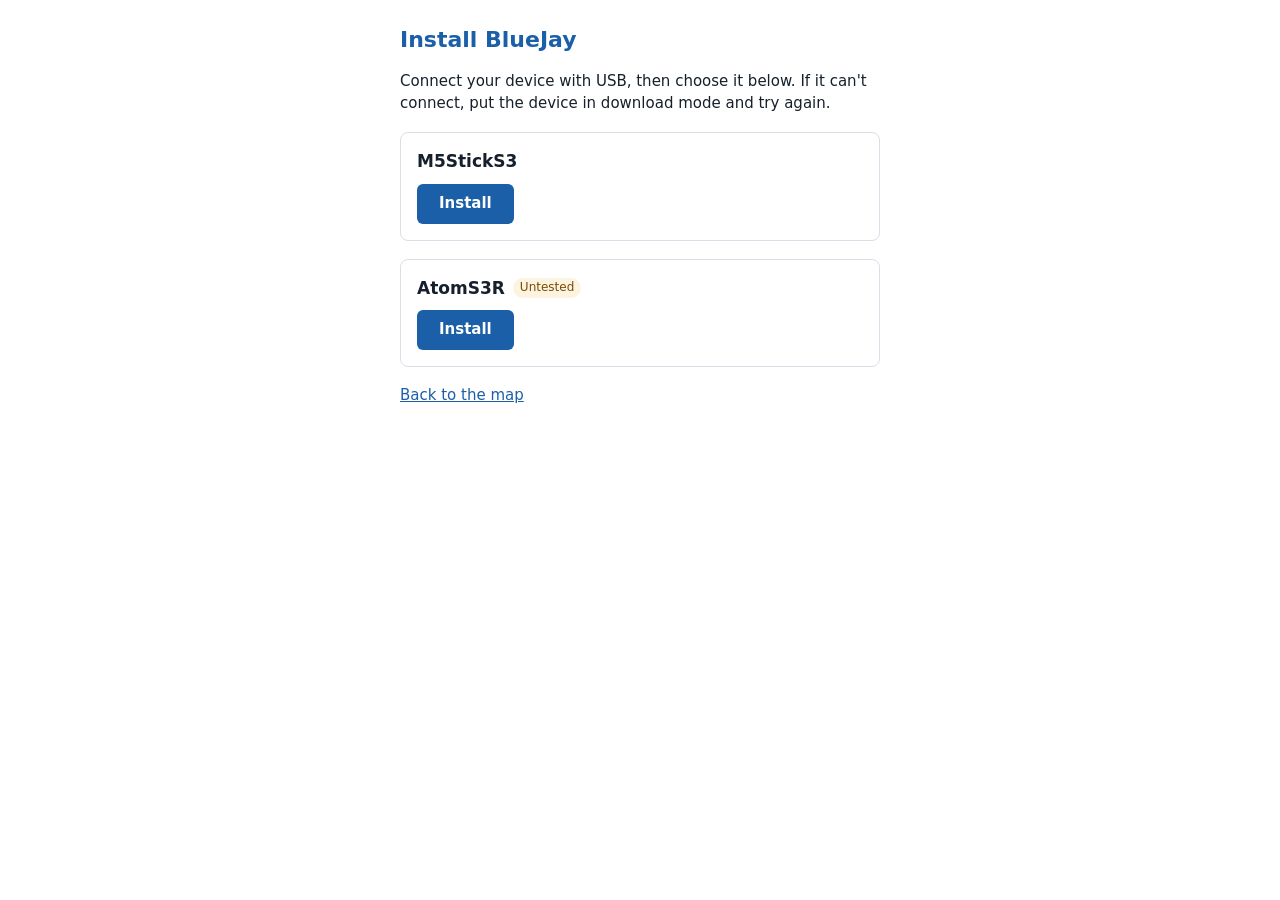
==== docs/flash.html @ 60a606ac "Add web flasher to the GitHub Pages site Installs separate firmware parts rather than a merged image" ====
<!doctype html>
<html lang="en">
<head>
  <meta charset="utf-8">
  <meta name="viewport" content="width=device-width, initial-scale=1">
  <meta http-equiv="Content-Security-Policy" content="default-src 'none'; script-src 'self'; style-src 'self' 'unsafe-inline'; img-src 'self' data:; connect-src 'self'; base-uri 'none'; form-action 'none'">
  <title>Install BlueJay</title>
  <link rel="stylesheet" href="flash.css">
  <script type="module" src="vendor/esp-web-tools/install-button.js"></script>
</head>
<body>
  <main class="flash">
    <h1>Install BlueJay</h1>
    <p>Connect your device with USB, then choose it below. If it can't connect, put the device in download mode and try again.</p>

    <section class="board">
      <h2>M5StickS3</h2>
      <esp-web-install-button manifest="firmware/m5stack-sticks3/manifest.json">
        <button slot="activate">Install</button>
        <p slot="unsupported">This browser can't install firmware. Use Chrome or Edge on a computer.</p>
        <p slot="not-allowed">Installing requires a secure (https) connection.</p>
      </esp-web-install-button>
    </section>

    <section class="board">
      <h2>AtomS3R <span class="tag">Untested</span></h2>
      <esp-web-install-button manifest="firmware/m5stack-atoms3r/manifest.json">
        <button slot="activate">Install</button>
        <p slot="unsupported">This browser can't install firmware. Use Chrome or Edge on a computer.</p>
        <p slot="not-allowed">Installing requires a secure (https) connection.</p>
      </esp-web-install-button>
    </section>

    <p><a href="./">Back to the map</a></p>
  </main>
</body>
</html>
---- docs/flash.css ----
body {
  margin: 0;
  color: #16202c;
  background: #ffffff;
  font: 15px/1.45 system-ui, -apple-system, "Segoe UI", Roboto, sans-serif;
}

.flash { max-width: 32em; margin: 0 auto; padding: 24px 18px; }

h1 { margin: 0 0 8px; font-size: 22px; color: #1b5fa8; }
h2 { display: flex; align-items: center; gap: 8px; margin: 0 0 10px; font-size: 17px; }

a { color: #1b5fa8; }

.board { margin: 18px 0; padding: 16px; border: 1px solid #d9dfe6; border-radius: 8px; }

.tag {
  padding: 1px 7px;
  color: #7a4a00;
  font-size: 12px;
  font-weight: 500;
  background: #fdf3e1;
  border-radius: 10px;
}

button {
  padding: 9px 22px;
  color: #ffffff;
  font: inherit;
  font-weight: 600;
  background: #1b5fa8;
  border: 0;
  border-radius: 6px;
  cursor: pointer;
}
button:hover { background: #174f8c; }
button:focus-visible { outline: 3px solid #1b5fa8; outline-offset: 2px; }
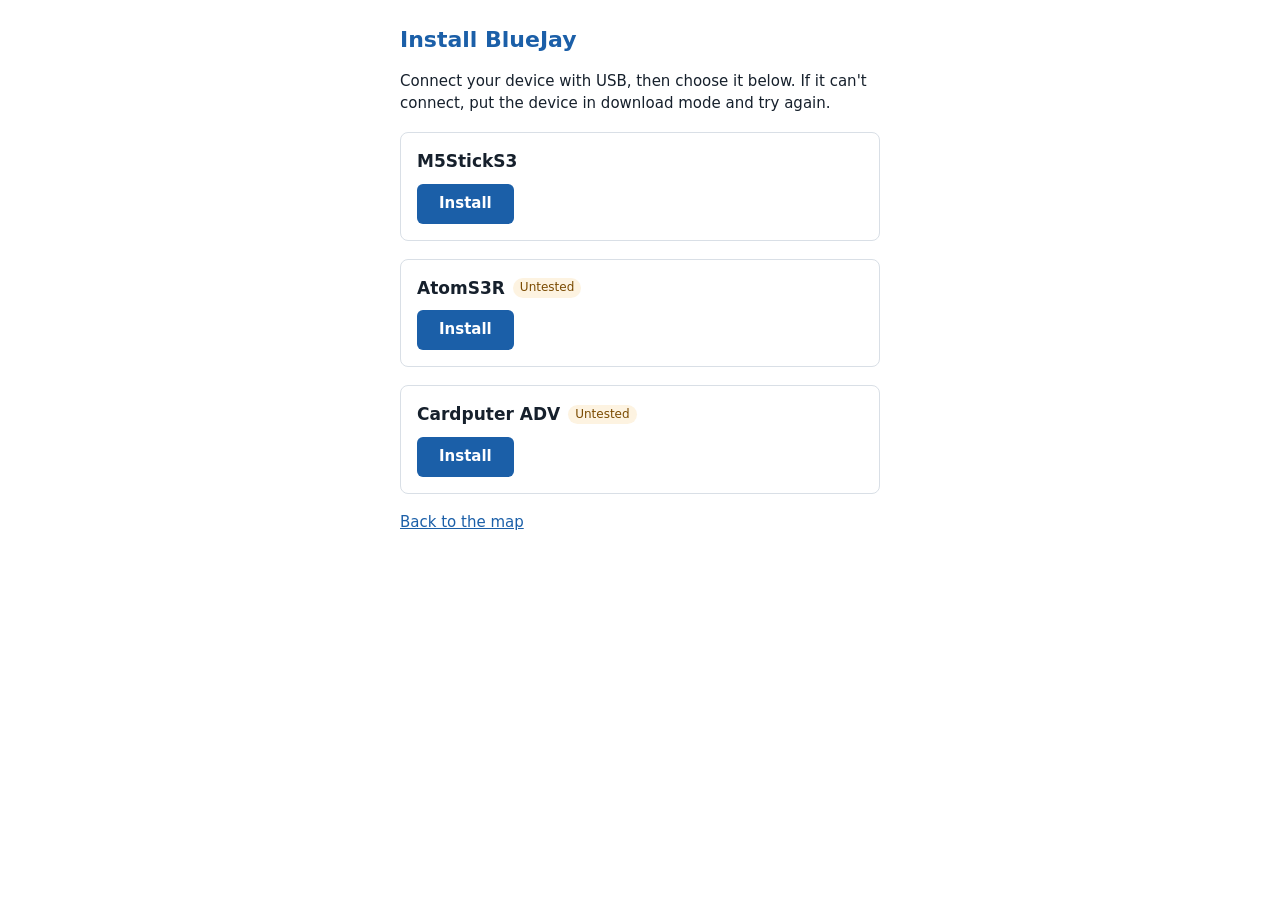
==== commit 66a12002: "Add Cardputer ADV support and pin library versions Co-Authored-By: Claude Opus 5.5 <noreply@anthropi" ====
--- a/docs/flash.html
+++ b/docs/flash.html
@@ -31,6 +31,15 @@
       </esp-web-install-button>
     </section>
 
+    <section class="board">
+      <h2>Cardputer ADV <span class="tag">Untested</span></h2>
+      <esp-web-install-button manifest="firmware/m5stack-cardputer-adv/manifest.json">
+        <button slot="activate">Install</button>
+        <p slot="unsupported">This browser can't install firmware. Use Chrome or Edge on a computer.</p>
+        <p slot="not-allowed">Installing requires a secure (https) connection.</p>
+      </esp-web-install-button>
+    </section>
+
     <p><a href="./">Back to the map</a></p>
   </main>
 </body>
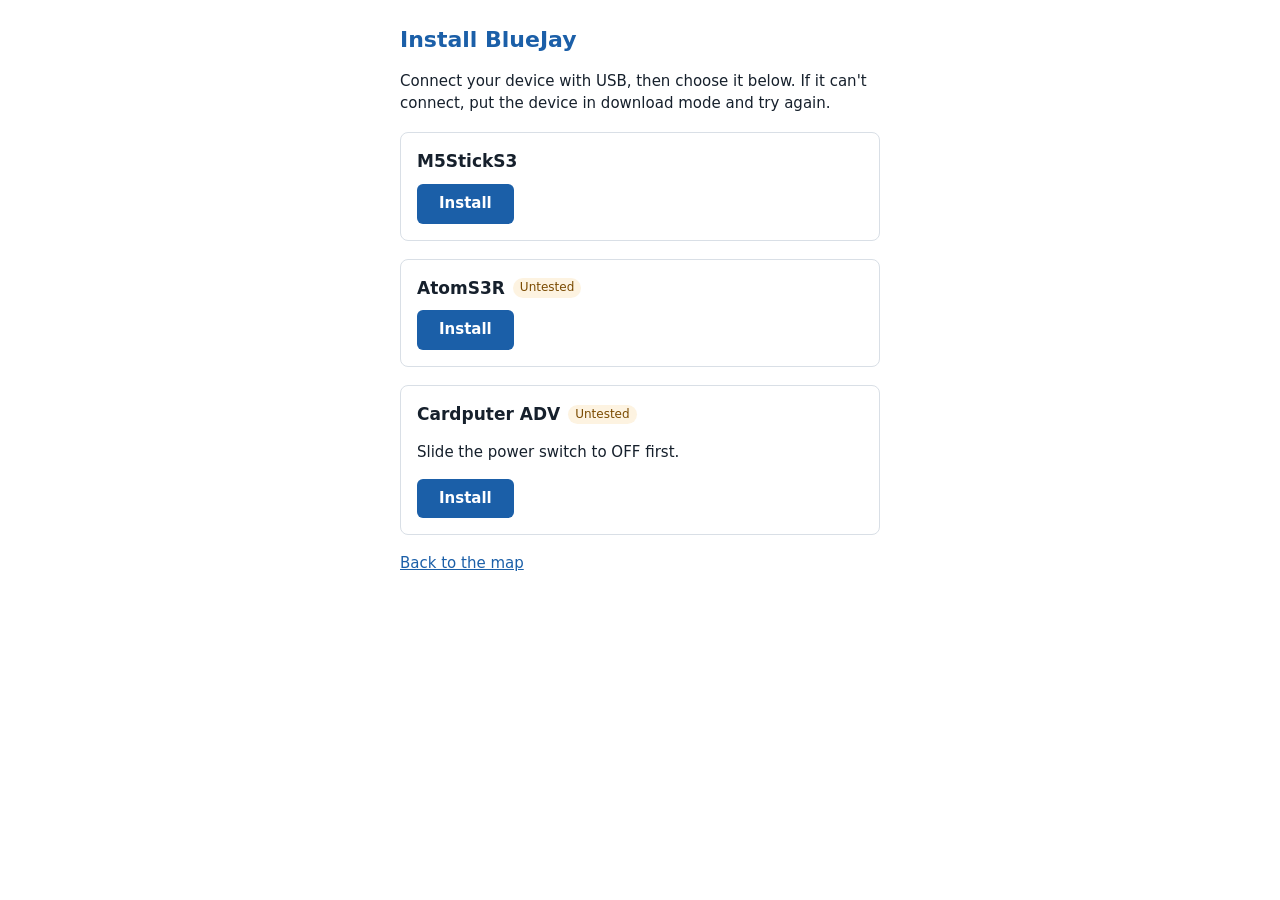
==== commit 876c57fd: "Add Cardputer keyboard controls, menu, and sighting tags Enter logs and Esc opens a menu for Wi-Fi, " ====
--- a/docs/flash.html
+++ b/docs/flash.html
@@ -33,6 +33,7 @@
 
     <section class="board">
       <h2>Cardputer ADV <span class="tag">Untested</span></h2>
+      <p>Slide the power switch to OFF first.</p>
       <esp-web-install-button manifest="firmware/m5stack-cardputer-adv/manifest.json">
         <button slot="activate">Install</button>
         <p slot="unsupported">This browser can't install firmware. Use Chrome or Edge on a computer.</p>
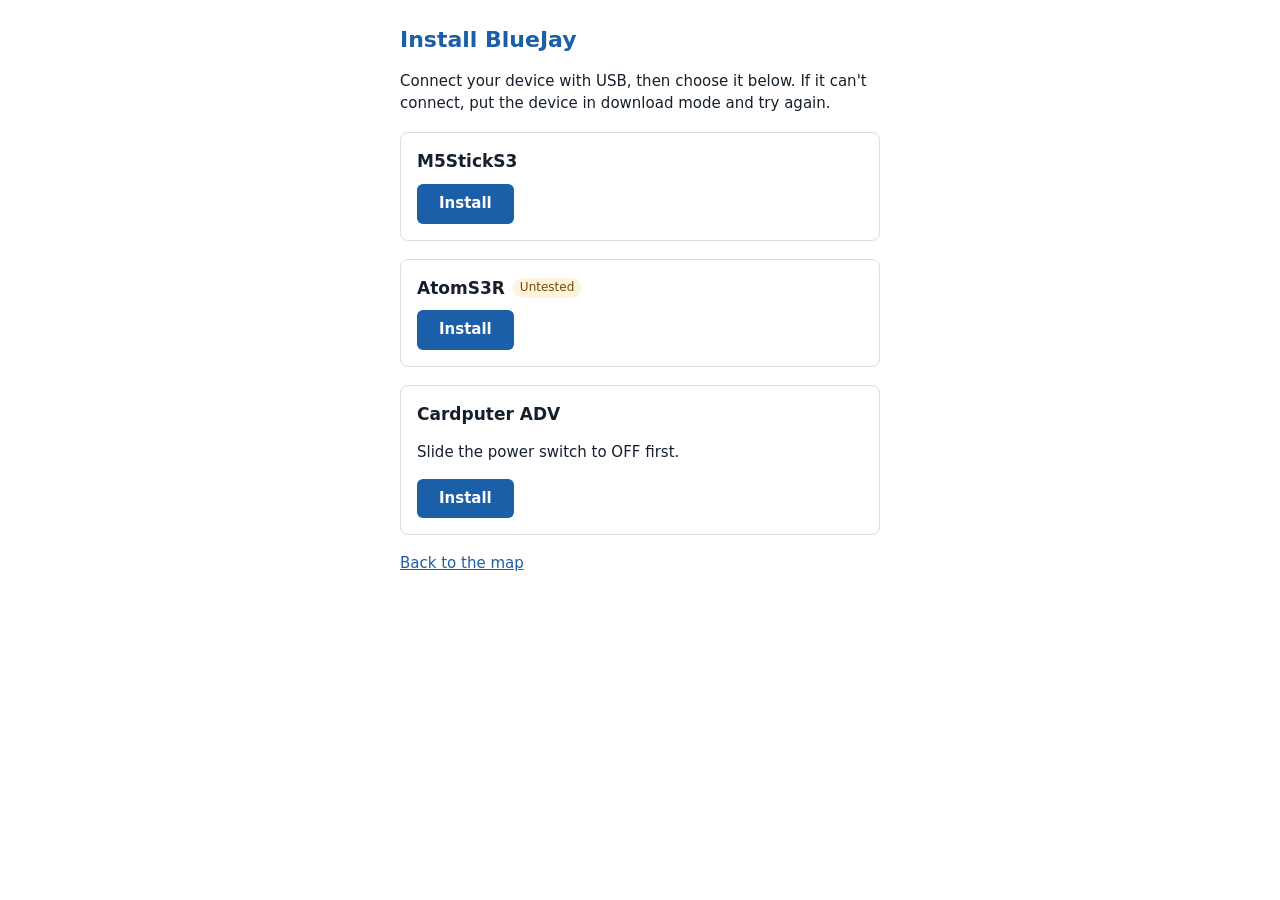
==== commit 266bc2be: "Update web flasher firmware and mark the Cardputer ADV tested Co-Authored-By: Claude Opus 5.5 <norep" ====
--- a/docs/flash.html
+++ b/docs/flash.html
@@ -32,7 +32,7 @@
     </section>
 
     <section class="board">
-      <h2>Cardputer ADV <span class="tag">Untested</span></h2>
+      <h2>Cardputer ADV</h2>
       <p>Slide the power switch to OFF first.</p>
       <esp-web-install-button manifest="firmware/m5stack-cardputer-adv/manifest.json">
         <button slot="activate">Install</button>
